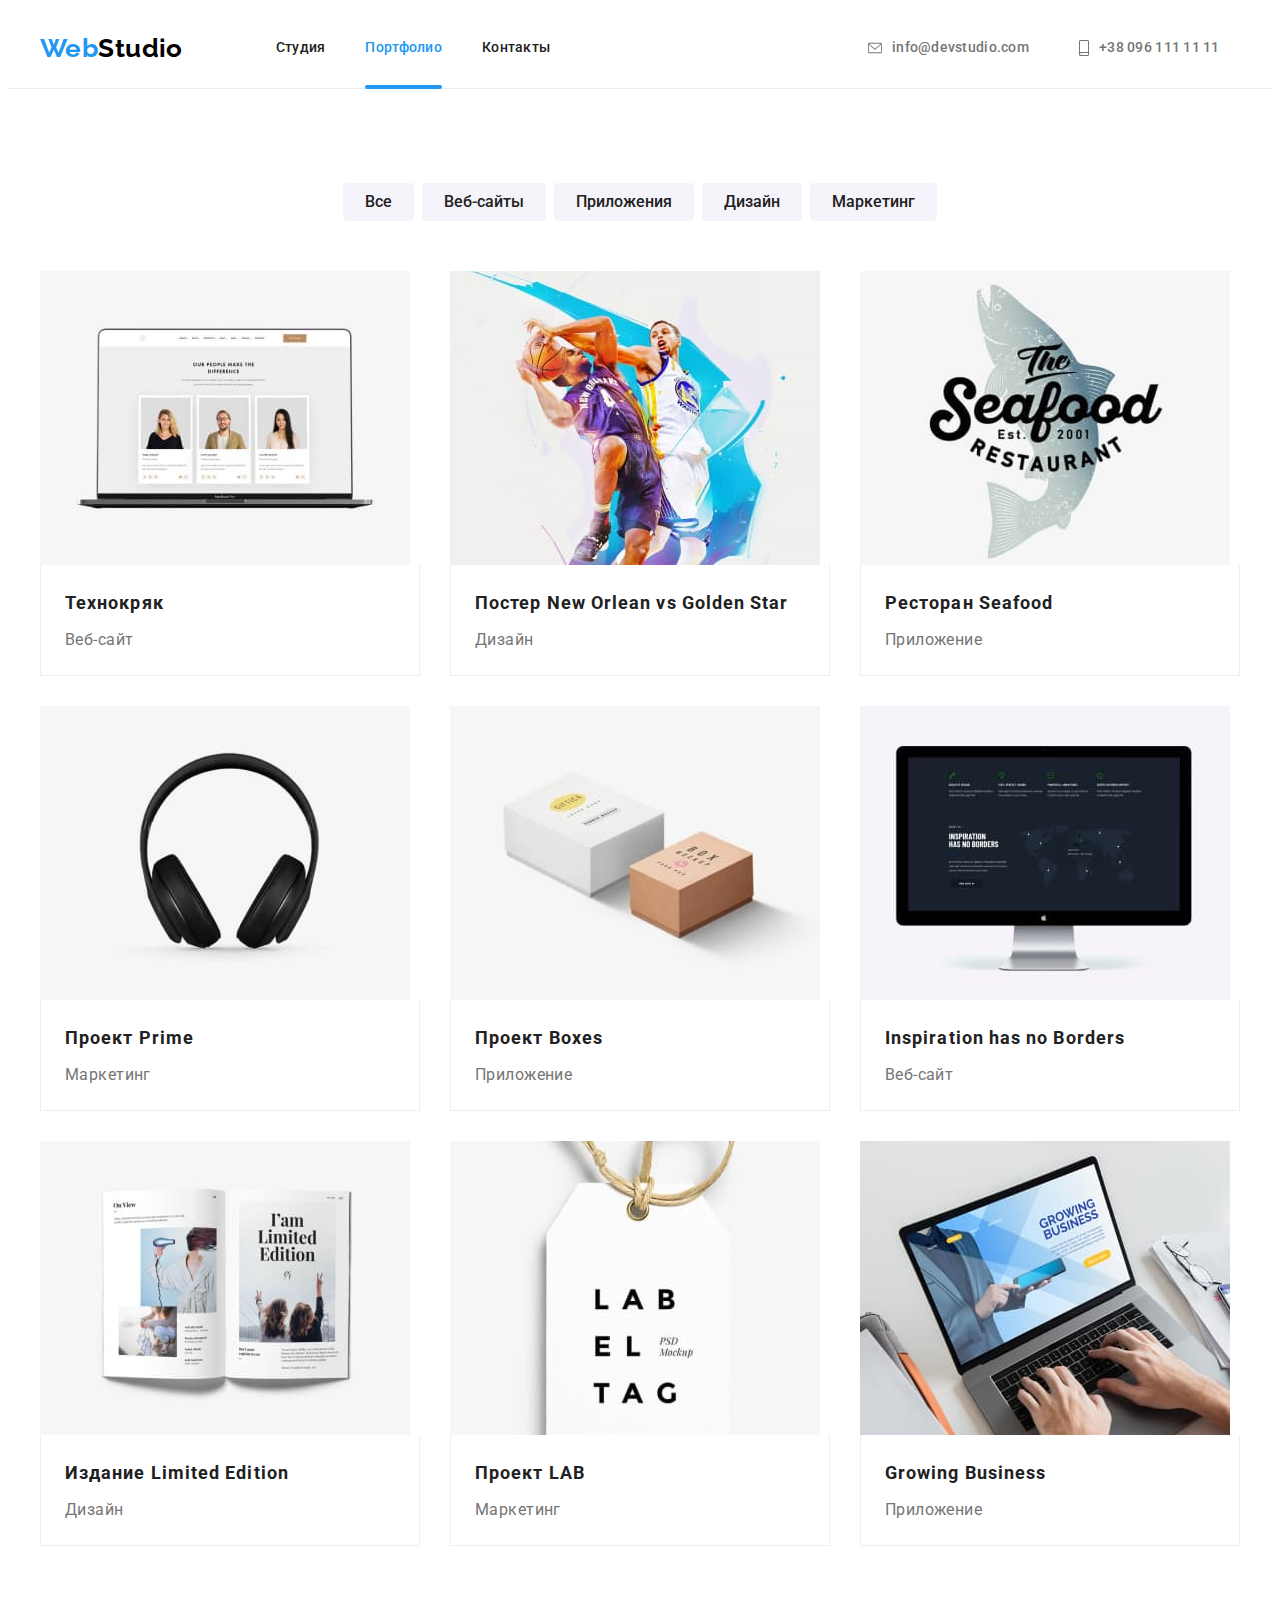
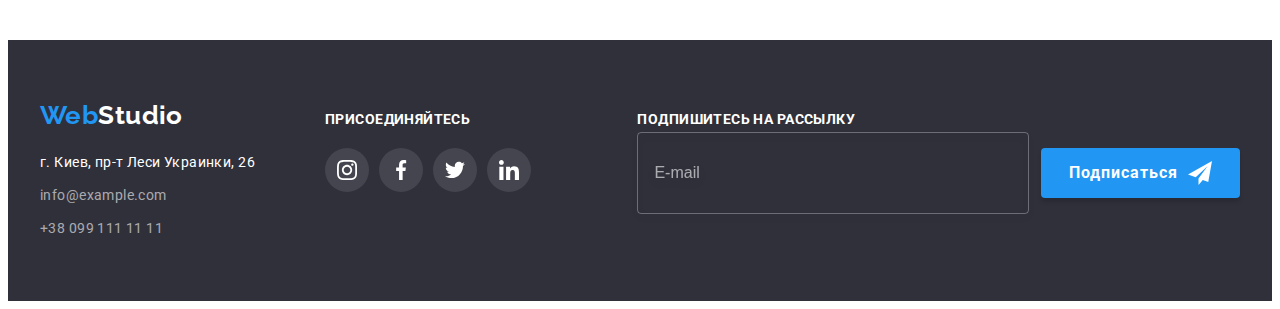
==== portfolio.html @ 905a59f7 "Добавляет разметку и стилизацию форм" ====
<!DOCTYPE html>
<html lang="ru">
<head>
    <meta charset="UTF-8">
    <meta http-equiv="X-UA-Compatible" content="IE=edge">
    <meta name="viewport" content="width=device-width, initial-scale=1.0">
    <title>Портфолио</title>
    <link rel="preconnect" href="https://fonts.googleapis.com">
    <link rel="preconnect" href="https://fonts.gstatic.com" crossorigin>
    <link href="https://fonts.googleapis.com/css2?family=Raleway:wght@700&family=Roboto:wght@400;500;700;900&display=swap"
        rel="stylesheet">
    <link rel="stylesheet" href="https://cdnjs.cloudflare.com/ajax/libs/modern-normalize/1.1.0/modern-normalize.min.css"
        integrity="sha512-wpPYUAdjBVSE4KJnH1VR1HeZfpl1ub8YT/NKx4PuQ5NmX2tKuGu6U/JRp5y+Y8XG2tV+wKQpNHVUX03MfMFn9Q=="
        crossorigin="anonymous" referrerpolicy="no-referrer" />
    <link rel="stylesheet" href="./css/styles.css">
</head>
<body>
    <header class="header">
        <div class="container main-nav">
            <nav class="main-nav">
                <a href="./index.html" class="logo link" lang="en">
                    <span class="accent-color">Web</span>Studio</a>
                <ul class="site-nav list">
                    <li class="item"><a href="./index.html" class="link">Студия</a></li>
                    <li class="item"><a href="./portfolio.html" class="link courrent">Портфолио</a></li>
                    <li class="item"><a href="" class="link">Контакты</a></li>
                </ul>
            </nav>
            <ul class="contact-nav list">
                <li class="item">
                    <a href="mailto:info@devstudio.com" class="link">
                        <svg class="contact-icon" width="16px" height="12px">
                            <use href="./images/icons.svg#envelope"></use>
                        </svg>info@devstudio.com</a>
                </li>
                <li class="item">
                    <a href="tel:+380961111111" class="link">
                        <svg class="contact-icon" width="10px" height="16px">
                            <use href="./images/icons.svg#smartphone"></use>
                        </svg>+38 096 111 11 11</a>
                </li>
            </ul>
        </div>
    </header>

    <main>
<section class="section">
    <div class="container">
    <h1 class="visually-hidden">Портфолио</h1>
    <ul class="filter-list list">
        <li class="item"> <button type="button" class="button filter">Все</button></li>
        <li class="item"> <button type="button" class="button filter">Веб-сайты</button></li>
        <li class="item"> <button type="button" class="button filter">Приложения</button></li>
        <li class="item"> <button type="button" class="button filter">Дизайн</button></li>
        <li class="item"> <button type="button" class="button filter">Маркетинг</button></li>
    </ul>

    <ul class="projects list">
        <li class="item"> 
            <a href="" class="link"> 
            <div class="projects-thumb">
            <img src="./images/img-portfol-1.jpg" alt="Технокряк" width="370" height="294">
            <p class="projects-about-text">Ресурс предлагает комплексные предложения с разным уровнем функционала и сервисов. Все это позволит посетителю получить
            исчерпывающие сведения о компании или частном лице.</p>
            </div>
            <div class="product">
            <h2 class="title">Технокряк</h2> 
            <p class="text">Веб-сайт</p>
            </div>
        </a>
    </li>
        <li class="item"> 
            <a href="" class="link"> 
            <div class="projects-thumb">
            <img src="./images/img-portfol-2.jpg" alt="Постер New Orlean vs Golden Star" width="370" height="294">
            <p class="projects-about-text">Ресурс предлагает комплексные предложения с разным уровнем функционала и сервисов. Все это позволит посетителю получить
            исчерпывающие сведения о компании или частном лице.</p>
            </div>
            <div class="product"> 
            <h2 class="title">Постер<span lang="en"> New Orlean vs Golden Star</span></h2> 
            <p class="text">Дизайн</p>
            </div>
        </a>
    </li>
        <li class="item"> 
            <a href="" class="link">
            <div class="projects-thumb">
            <img src="./images/img-portfol-3.jpg" alt="Ресторан Seafood" width="370" height="294">
            <p class="projects-about-text">Ресурс предлагает комплексные предложения с разным уровнем функционала и сервисов. Все это позволит посетителю получить
            исчерпывающие сведения о компании или частном лице.</p>
            </div>
            <div class="product"> 
            <h2 class="title">Ресторан<span lang="en"> Seafood</span></h2> 
            <p class="text">Приложение</p>
            </div>
        </a>
    </li>
        <li class="item"> 
            <a href="" class="link">
            <div class="projects-thumb">
            <img src="./images/img-portfol-4.jpg" alt="Проект Prime" width="370" height="294">
            <p class="projects-about-text">Ресурс предлагает комплексные предложения с разным уровнем функционала и сервисов. Все это позволит посетителю получить
            исчерпывающие сведения о компании или частном лице.</p>
            </div>
            <div class="product"> 
            <h2 class="title">Проект<span lang="en"> Prime</span></h2> 
            <p class="text">Маркетинг</p>
            </div>
        </a>
    </li>
        <li class="item"> 
            <a href="" class="link">
            <div class="projects-thumb">
            <img src="./images/img-portfol-5.jpg" alt="Проект Boxes" width="370" height="294">
            <p class="projects-about-text">Ресурс предлагает комплексные предложения с разным уровнем функционала и сервисов. Все это позволит посетителю получить
            исчерпывающие сведения о компании или частном лице.</p>
            </div>
            <div class="product"> 
            <h2 class="title">Проект<span lang="en"> Boxes</span></h2> 
            <p class="text">Приложение</p>
            </div>
        </a>
    </li>
        <li class="item"> 
            <a href="" class="link">
            <div class="projects-thumb">
            <img src="./images/img-portfol-6.jpg" alt="Inspiration has no Borders" width="370" height="294">
            <p class="projects-about-text">Ресурс предлагает комплексные предложения с разным уровнем функционала и сервисов. Все это позволит посетителю получить
            исчерпывающие сведения о компании или частном лице.</p>
            </div>
            <div class="product"> 
            <h2 lang="en" class="title">Inspiration has no Borders</h2> 
            <p class="text">Веб-сайт</p>
            </div>
        </a>
    </li>
        <li class="item"> 
            <a href="" class="link">
            <div class="projects-thumb">
            <img src="./images/img-portfol-7.jpg" alt="Издание Limited Edition" width="370" height="294">
            <p class="projects-about-text">Ресурс предлагает комплексные предложения с разным уровнем функционала и сервисов. Все это позволит посетителю получить
            исчерпывающие сведения о компании или частном лице.</p>
            </div>
            <div class="product"> 
            <h2 class="title">Издание<span lang="en"> Limited Edition</span></h2> 
            <p class="text">Дизайн</p>
            </div>
        </a>
    </li>
        <li class="item"> 
            <a href="" class="link">
            <div class="projects-thumb">
            <img src="./images/img-portfol-8.jpg" alt="Проект LAB" width="370" height="294">
            <p class="projects-about-text">Ресурс предлагает комплексные предложения с разным уровнем функционала и сервисов. Все это позволит посетителю получить
            исчерпывающие сведения о компании или частном лице.</p>
            </div>
            <div class="product"> 
            <h2 class="title">Проект<span lang="en"> LAB</span></h2> 
            <p class="text">Маркетинг</p>
            </div>
        </a>
    </li>
        <li class="item"> 
            <a href="" class="link">
            <div class="projects-thumb">
            <img src="./images/img-portfol-9.jpg" alt="Growing Business" width="370" height="294">
            <p class="projects-about-text">Ресурс предлагает комплексные предложения с разным уровнем функционала и сервисов. Все это позволит посетителю получить
            исчерпывающие сведения о компании или частном лице.</p>
            </div>
            <div class="product"> 
            <h2 lang="en" class="title">Growing Business</h2> 
            <p class="text">Приложение</p>
            </div>
        </a>
    </li>
    </ul>
    </div>
</section>
    </main>

    <!--Footer-->
    <footer class="footer">
        <div class="container">
            <div class="footer-contacts">
                <a href="./index.html" class="logo link" lang="en">
                    <span class="accent-color">Web</span>Studio</a>
                <address>
                    <ul class="address-list list">
                        <li>
                            <a href="https://goo.gl/maps/RuPEeq3Qw8QJzoiD7" target="_blank"
                                rel="noopener nofollow noreferrer" class="address link">
                                г. Киев, пр-т Леси Украинки, 26
                            </a>
                        </li>
                        <li>
                            <a href="mailto:info@example.com" class="mail link">info@example.com</a>
                        </li>
                        <li>
                            <a href="tel:+380991111111" class="tel link">+38 099 111 11 11</a>
                        </li>
                    </ul>
                </address>
            </div>
            <div class="footer-soc">
                <h2 class="title">присоединяйтесь</h2>
                <ul class="footer-soc-list list">
                    <li class="soc-item">
                        <a href="" class="link">
                            <svg class="footer-soc-icon" width="20" height="20">
                                <use href="./images/icons.svg#instagram"></use>
                            </svg>
                        </a>
                    </li>
                    <li class="soc-item">
                        <a href="" class="link">
                            <svg class="footer-soc-icon" width="20" height="20">
                                <use href="./images/icons.svg#facebook"></use>
                            </svg>
                        </a>
                    </li>
                    <li class="soc-item">
                        <a href="" class="link">
                            <svg class="footer-soc-icon" width="20" height="20">
                                <use href="./images/icons.svg#twitter"></use>
                            </svg>
                        </a>
                    </li>
                    <li class="soc-item">
                        <a href="" class="link">
                            <svg class="footer-soc-icon" width="20" height="20">
                                <use href="./images/icons.svg#linkedin"></use>
                            </svg>
                        </a>
                    </li>
                </ul>
            </div>
    
            <div class="join-box">
                <b class="text">Подпишитесь на рассылку</b>
                <form class="form">
                    <label>
                        <input class="form-input" type="email" name="mail" placeholder="E-mail">
                    </label>
    
                    <button type="submit" class="button join-button">Подписаться
                        <svg class="join-box-icon" width="24" height="24">
                            <use href="./images/icons.svg#telegram-input"></use>
                        </svg>
                    </button>
                </form>
            </div>
        </div>
    </footer>
</body>

</html>
---- css/styles.css ----
:root {
    --primary-text-color: #757575;
    --primary-white-color: #ffffff;
    --primary-black-color: #000000;
    --header-line-color: #ECECEC;
    --border-color: #EEEEEE;
    --title-text-color: #212121;
    --accent-color: #2196F3;
    --secondary-accent-color: #188CE8;
    --secondary-bg-color: #F5F4FA;
    --icon-color: #AFB1B8;
    --footer-bg-color: #2F303A;
    --footer-contact-color: rgba(255, 255, 255, 0.6);
    --backdrop-bg-color: rgba(0, 0, 0, 0.2);
    --primary-cubic: cubic-bezier(0.4, 0, 0.2, 1);
}

.list {
    padding: 0;
    margin: 0;
    list-style: none;
}

.link {
    display: block;
    text-decoration: none;
    font-style: normal;
}

h1, h2, h3, h4, h5, h6, p {
    margin: 0;
    padding: 0;
}

img {
    display: block;
    max-width: 100%;
    height: auto;
}

body {
background-color: var(--primary-white-color);
color: var(--primary-text-color);
font-family: Roboto, sans-serif;
font-size: 14px;
line-height: 1.71;
letter-spacing: 0.03em;
}

.visually-hidden {
    position: absolute;
    width: 1px;
    height: 1px;
    margin: -1px;
    border: 0;
    padding: 0;
    white-space: nowrap;
    clip-path: inset(100%);
    clip: rect(0 0 0 0);
    overflow: hidden;
}

.container {
    margin: 0 auto;
    padding-left: 15px;
    padding-right: 15px;
    width: 1200px;
}

/* Button */

.button {
    border: none;
    border-radius: 4px;
    padding: 6px 22px;

    color: var(--title-text-color);
    background-color: var(--secondary-bg-color);
    font-family: inherit;
    cursor: pointer;
}
    
.button:hover,
.button:focus {
    color: var(--primary-white-color);
    background-color: var(--accent-color);
}

.button.filter {
    font-weight: 500;
    font-size: 16px;
    line-height: 1.62;
    text-align: center;

    transition: background-color 250ms var(--primary-cubic),
        color 250ms var(--primary-cubic);
}

.button.filter:hover,
.button.filter:focus {
    box-shadow: 0px 3px 1px rgba(0, 0, 0, 0.1),
    0px 1px 2px rgba(0, 0, 0, 0.08),
    0px 2px 2px rgba(0, 0, 0, 0.12);
}
    
.button.primary {
    display: inline-block;
    margin: 0 auto;
    border: none;
    border-radius: 4px;
    padding: 10px 32px;

    color: var(--primary-white-color);
    background-color: var(--accent-color);
    transition: background-color 250ms var(--primary-cubic),
        color 250ms var(--primary-cubic);
    
    font-weight: 700;
    font-size: 16px;
    line-height: 1.88;
}
    
.button.primary:hover,
.button.primary:focus {
    color: var(--title-text-color);
    background-color: var(--primary-white-color);
}

/* ---------------------Header-------------------- */

.header {
    background-color: var(--primary-white-color);
    border-bottom: 1px solid var(--header-line-color);
}

.main-nav {
    display: flex;
    align-items: center;
}

.logo {
    color: var(--primary-black-color);
    font-family: Raleway, sans-serif;
    font-weight: 700;
    font-size: 26px;
    line-height: 1.19;

    transition: color 250ms var(--primary-cubic);
}

.logo:hover,
.logo:focus {
    color: var(--accent-color);
}

.accent-color {
    color: var(--accent-color);
}

/* site-nav */

.site-nav {
    display: flex;
}

.site-nav.list {
    margin-left: 93px;
}

.site-nav .item + .item {
    margin-left: 40px;
}

.site-nav .link {
    position: relative;
    transition: color 250ms var(--primary-cubic);

    display: block;
    padding-top: 32px;
    padding-bottom: 32px;

    color: var(--title-text-color);
    font-weight: 500;
    font-size: 14px;
    line-height: 1.14;
    letter-spacing: 0.02em;
}

.courrent::after {
    content: '';

    position: absolute;
    left: 0;

    bottom: -1px;
    width: 100%;
    height: 4px;
    border-radius: 2px;

    background-color: var(--accent-color);
}

/* contact-nav */

.contact-nav {
    display: flex;
    margin-left: auto;
}

.contact-nav .item + .item {
    margin-left: 50px;
}

.contact-nav .link {
    transition: color 250ms var(--primary-cubic);

    display: flex;
    align-items: center;
    padding-top: 32px;
    padding-bottom: 32px;
    width: 161px;

    color: var(--primary-text-color);
    font-weight: 500;
    font-size: 14px;
    line-height: 1.14;
    letter-spacing: 0.02em;
}

.contact-icon {
    margin-right: 10px;
    fill: currentColor;
}

.site-nav .link:hover,
.site-nav .link:focus,
.contact-nav .link:hover,
.contact-nav .link:focus {
    color: var(--accent-color);
}

.site-nav .link.courrent {
    color: var(--accent-color);
}

/* ---------------------Main-------------------- */

.section {
    padding-top: 94px;
    padding-bottom: 94px;
}

.no-padding-top {
    padding-top: 0;
}

/* Hero */

.hero {
    max-width: 1600px;
    height: 600px;
    margin: 0 auto;
    padding-top: 200px;
    padding-bottom: 200px;
    text-align: center;

    background-color: var(--footer-bg-color);
    background-image: linear-gradient( to right, 
    rgba(47, 48, 58, 0.4),
    rgba(47, 48, 58, 0.4)),
    url('../images/hero-bg.jpg');

    background-size: cover;
    background-repeat: no-repeat;
    background-position: center;
}

.hero-title {
    max-width: 696px;
    margin-left: auto;
    margin-right: auto;
    margin-bottom: 30px;

    color: var(--primary-white-color);
    font-weight: 900;
    font-size: 44px;
    line-height: 1.36;
    text-align: center;
    letter-spacing: 0.06em;
    text-transform: uppercase;
}

.section-title {
    margin-bottom: 50px;

    color: var(--title-text-color);
    font-weight: 700;
    font-size: 36px;
    line-height: 1.17;
    text-align: center;
}

/* Особенности */

.peculiarities-list {
    display: flex;
}

.peculiarities-list .item+.item {
    margin-left: 30px;
}

.peculiarities-list .thumb {
    display: flex;
    justify-content: center;
    align-items: center;

    margin-bottom: 30px;
    width: 270px;
    height: 120px;

    background-color: var(--secondary-bg-color);
}

.title {
    margin-bottom: 10px;
}

.peculiarities-list .title {
    font-weight: 700;
    font-size: 14px;
    line-height: 1.14;
    text-transform: uppercase;

    color: var(--title-text-color);
}

.peculiarities-list .text {
    max-width: 270px;
}

/* Чем мы занимаемся */

.speciality-list {
    display: flex;
}

.speciality-list .item + .item {
    margin-left: 30px;
}

.speciality-thumb {
    position: relative;
}

.about-title {
    position: absolute;
    bottom: 0;

    display: flex;
    justify-content: center;
    align-items: center;
    width: 100%;
    height: 70px;

    font-weight: 700;
    font-size: 14px;
    line-height: 1.14;
    text-transform: uppercase;

    color: var(--primary-white-color);
    background-color: rgba(47, 48, 58, 0.8);
}

/* Наша команда */

.team {
background-color: var(--secondary-bg-color);
}

.team-list {
    display: flex;
}

.team-list .item + .item {
    margin-left: 30px;
}

.team-list .item {
    border-radius: 0px 0px 4px 4px;

    background-color: var(--primary-white-color);
    box-shadow: 0px 1px 3px rgba(0, 0, 0, 0.12),
    0px 1px 1px rgba(0, 0, 0, 0.14),
    0px 2px 1px rgba(0, 0, 0, 0.2);
}

.team-list .title {
    margin-bottom: 10px;

    color: var(--title-text-color);
    font-weight: 500;
    font-size: 16px;
    line-height: 1.19;
    text-align: center;
}

.team-list .position {
    margin-bottom: 16px;
    color: var(--primary-text-color);
    font-size: 16px;
    line-height: 1.19;
    text-align: center;
}

.employee {
    padding-top: 30px;
    padding-bottom: 30px;
    text-align: center;
}

.team-soc-list {
    display: flex;
    justify-content: center;
}

.team-soc-list .soc-item {
    width: 44px;
    height: 44px;
}

.team-soc-list .soc-item + .soc-item {
    margin-left: 10px;
}

.team-soc-list .link {
    display: flex;
    align-items: center;
    justify-content: center;
    width: 100%;
    height: 100%;

    border-radius: 50%;

    transition: background-color 250ms var(--primary-cubic),
    color 250ms var(--primary-cubic);
}

.team-soc-icon {
    fill: var(--icon-color);
}

.team-soc-list .link:hover,
.team-soc-list .link:focus {
    background-color: var(--accent-color);
}

.team-soc-list .link:hover .team-soc-icon,
.team-soc-list .link:focus .team-soc-icon {
    fill: var(--primary-white-color);
}

/* Постояныне клиенты */

.clients-list {
    display: flex;
    justify-content: center;
}

.clients-list .item {
    width: 170px;
    height: 92px;
}

.clients-list .item + .item {
    margin-left: 30px;
}

.clients-list .link {
    display: flex;
    justify-content: center;
    align-items: center;

    width: 100%;
    height: 100%;

    color: var(--icon-color);
    border: 1px solid var(--icon-color);
    border-radius: 4px;

    transition: background-color 250ms var(--primary-cubic),
    color 250ms var(--primary-cubic);
}

.clients-icon {
    fill: currentColor;
}

.clients-list .link:hover,
.clients-list .link:focus {
    border-color: var(--accent-color);
    color: var(--accent-color);
}

/* ------------------Страница Портфолио----------------- */

.filter-list {
    display: flex;
    justify-content: center;
    margin-bottom: 50px;
}

.filter-list .item + .item {
    margin-left: 8px;
}

/* projects list */

.projects {
    display: flex;
    flex-wrap: wrap;
}

.projects .link {
    display: block;
}

.projects .item {
    width: calc((100% - 60px) / 3);
    margin-right: 30px;
    margin-bottom: 30px;
}

.projects .item:nth-child(3n) {
    margin-right: 0;
}

.projects .item:nth-last-child(-n+3) {
    margin-bottom: 0;
}

.projects .link:hover .projects-about-text,
.projects .link:focus .projects-about-text {
    transform: translateY(0);
}

.projects-thumb {
    position: relative;
    overflow: hidden;
}

.projects-about-text {
    position: absolute;
    top: 0;

    transform: translateY(101%);
    transition: transform 250ms var(--primary-cubic);

    padding: 63px 24px;

    width: 100%;
    height: 100%;

    font-weight: 400;
    font-size: 18px;
    line-height: 1.56;
    letter-spacing: 0.03em;

    color: var(--primary-white-color);
    background-color: rgba(33, 150, 243, 0.9);
}

.projects .title {
    margin-bottom: 4px;

    color: var(--title-text-color);
    font-weight: 700;
    font-size: 18px;
    line-height: 2;
    letter-spacing: 0.06em;
}

.projects .product {
    border-left: 1px solid var(--border-color);
    border-right: 1px solid var(--border-color);
    border-bottom: 1px solid var(--border-color);

    padding: 20px 24px;
}

.projects .text {
    color: var(--primary-text-color);
    font-size: 16px;
    line-height: 1.88;
}

.projects .link:hover {
    box-shadow: 0px 1px 1px rgba(0, 0, 0, 0.12),
    0px 4px 4px rgba(0, 0, 0, 0.06),
    1px 4px 6px rgba(0, 0, 0, 0.16);
}

/* ---------------------Footer-------------------- */

.footer {
    padding-top: 60px;
    padding-bottom: 60px;

    background-color: var(--footer-bg-color);
}

.footer .container {
    display: flex;
    align-items: baseline;
}

.footer .logo {
    margin-bottom: 20px;

    color: var(--primary-white-color);

    transition: color 250ms var(--primary-cubic);
}

.footer .logo:hover,
.footer .logo:focus {
    color:var(--accent-color);
}

.address-list .address, 
.address-list .mail {
    margin-bottom: 9px;
}

.address-list .address.link {
    color: var(--primary-white-color);
}

.address-list .mail.link,
.address-list .tel.link {
    color: var(--footer-contact-color);

    transition: color 250ms var(--primary-cubic);
}

.address-list .mail.link:hover,
.address-list .mail.link:focus,
.address-list .tel.link:hover,
.address-list .tel.link:focus {
    color:var(--accent-color);
}

/* footer-soc */

.footer-soc {
    margin-left: 70px;
}

.footer-soc .title,
.join-box .text {
    margin-bottom: 20px;
    font-weight: 700;
    font-size: 14px;
    line-height: 1.14;
    text-transform: uppercase;
    
    color: var(--primary-white-color);
}

.footer-soc-list {
    display: flex;
    justify-content: center;
}

.footer-soc-list .soc-item {
    width: 44px;
    height: 44px;
}

.footer-soc-list .soc-item +.soc-item {
    margin-left: 10px;
}

.footer-soc-list .link {
    display: flex;
    align-items: center;
    justify-content: center;
    width: 100%;
    height: 100%;
    
    color: var(--primary-white-color);
    background: rgba(255, 255, 255, 0.1);

    border-radius: 50%;

    transition: background-color 250ms var(--primary-cubic),
    color 250ms var(--primary-cubic);
}

.footer-soc-icon {
    fill: currentColor;
}

.footer-soc-list .link:hover,
.footer-soc-list .link:focus {
    background-color: var(--accent-color);
}

/* join-box */

.join-box {
    margin-left: auto;
}

.join-box .form {
    display: flex;
    align-items: baseline;
}

.button.join-button {
    display: flex;
    align-items: center;

    margin: 0 auto;
    border: none;
    border-radius: 4px;
    padding: 10px 28px;

    color: var(--primary-white-color);
    background-color: var(--accent-color);
    box-shadow: 0px 4px 4px rgba(0, 0, 0, 0.15);
    transition: background-color 250ms var(--primary-cubic),
        color 250ms var(--primary-cubic);

    font-weight: 700;
    font-size: 16px;
    line-height: 1.88;
    letter-spacing: 0.06em;
}

.button.join-button:hover,
.button.join-button:focus {
    color: var(--title-text-color);
    background-color: var(--primary-white-color);
}

.join-box-icon {
    margin-left: 10px;
    fill: currentColor;
}

.join-box .form-input {
    width: 358px;
    height: 50px;
    margin-right: 12px;
    padding: 15px 16px;

    color: var(--primary-text-color);
    background-color: transparent;

    border: 1px solid rgba(255, 255, 255, 0.3);
    filter: drop-shadow(0px 4px 4px rgba(0, 0, 0, 0.15));
    border-radius: 4px;
    outline: none;
}

.join-box .form-input:focus {
    border-color: var(--accent-color);
}

.join-box .form-input::placeholder {
    font-size: 16px;
    line-height: 20px;
    line-height: 1.25;

    color: rgba(255, 255, 255, 0.6);
}

/* -------------------------backdrop----------------------- */

.backdrop {
    position: fixed;
    top: 0;
    transition: opacity 250ms, visibility 250ms;

    width: 100vw;
    height: 100vh;

    background-color: var(--backdrop-bg-color);
}

.backdrop.is-hidden .modal {
    transform: translate(-50%, -50%) scale(0);
}

.modal {
    position: absolute;
    top: 50%;
    left: 50%;
    transform: translate(-50%, -50%) scale(1);
    transition: transform 250ms;

    padding: 40px 40px;
    width: 528px;
    min-height: 581px;

    background-color: var(--primary-white-color);
    box-shadow: 0px 1px 3px rgba(0, 0, 0, 0.12), 
    0px 1px 1px rgba(0, 0, 0, 0.14), 
    0px 2px 1px rgba(0, 0, 0, 0.2);
    border-radius: 4px;
}

.close-btn {
    display: flex;
    align-items: center;
    justify-content: center;
    position: absolute;
    top: 8px;
    right: 8px;

    width: 30px;
    height: 30px;

    background-color: var(--primary-white-color);

    border: 1px solid rgba(0, 0, 0, 0.1);
    border-radius: 50%;
    cursor: pointer;
}

.close-btn:hover,
.close-btn:focus {
    fill: var(--accent-color);
}

.close-btn:active {
    box-shadow: inset 0px 3px 1px rgba(0, 0, 0, 0.1),
        0px 1px 2px rgba(0, 0, 0, 0.08),
        0px 2px 2px rgba(0, 0, 0, 0.12);
}

.is-hidden {
    visibility: hidden;
    opacity: 0;
    pointer-events: none;
}

.modal .top-text {
    margin-bottom: 12px;

    font-weight: 700;
    font-size: 20px;
    line-height: 1.15;
    text-align: center;
    letter-spacing: 0.03em;

    color: var(--title-text-color);
}

.modal .form-lable {
    display: flex;
    flex-direction: column;

    margin-bottom: 10px;

    width: 448px;
    letter-spacing: 0.01em;
}

.modal .form-lable:nth-child(4) {
    margin-bottom: 30px;

}

.modal .form-input {
    padding-top: 11px;
    padding-right: 12px;
    padding-bottom: 11px;
    padding-left: 42px;
    width: 100%;
    height: 40px;

    color: var(--title-text-color);

    border: 1px solid rgba(33, 33, 33, 0.2);
    border-radius: 4px;
    outline: none;

    transition: color 250ms var(--primary-cubic);
}

.modal .form-input:focus + .form-icon {
    fill: var(--accent-color);
}

.form-input-wrap {
    position: relative;
}

.modal .form-icon {
    position: absolute;
    left: 12px;
    top: 50%;
    transform: translateY(-50%);
}

.modal .textarea {
    padding: 12px 16px;
    width: 100%;
    height: 120px;

    color: var(--title-text-color);

    border: 1px solid rgba(33, 33, 33, 0.2);
    border-radius: 4px;
    resize: none;
    outline: none;

    transition: color 250ms var(--primary-cubic);
}

.modal .form-input:focus,
.modal .textarea:focus {
    border-color: var(--accent-color);
}


.modal .textarea::placeholder {
    font-weight: 400;
    font-size: 14px;
    line-height: 1.14;
    letter-spacing: 0.01em;
    
    color: rgba(117, 117, 117, 0.5);
}

.modal .form-field {
    display: flex;
    align-items: center;
    justify-content: center;
    margin-bottom: 30px;
}

.form-field-text {
    display: flex;
    align-items: center;
}

.form-field-text::before {
    content: '';

    margin-right: 7px;

    width: 16px;
    height: 15px;
    border: 2px solid var(--title-text-color);
    border-radius: 2px;
    transition: color 250ms var(--primary-cubic);
}

.form-field-chek:checked + .form-field-text::before {
    background-color: var(--accent-color);
    background-image: url(../images/icon-chek.svg);
    background-repeat: no-repeat;
    background-position: center;
    border: none;
}

.form-field-chek:focus +.form-field-text::before {
    border-color: var(--accent-color);
}

.link-contract {
    display: inline-block;
    margin-left: 4px;
    text-decoration-line: underline;
    color: var(--accent-color);
}

.button.send-button {
    display: flex;
    align-items: center;

    margin: 0 auto;
    border: none;
    border-radius: 4px;
    padding: 10px 55px;

    color: var(--primary-white-color);
    background-color: var(--accent-color);
    box-shadow: 0px 4px 4px rgba(0, 0, 0, 0.15);
    transition: background-color 250ms var(--primary-cubic),
        color 250ms var(--primary-cubic);

    font-weight: 700;
    font-size: 16px;
    line-height: 1.88;
    letter-spacing: 0.06em;
}

.button.send-button:hover,
.button.send-button:focus {
    background-color: var(--secondary-accent-color);
}
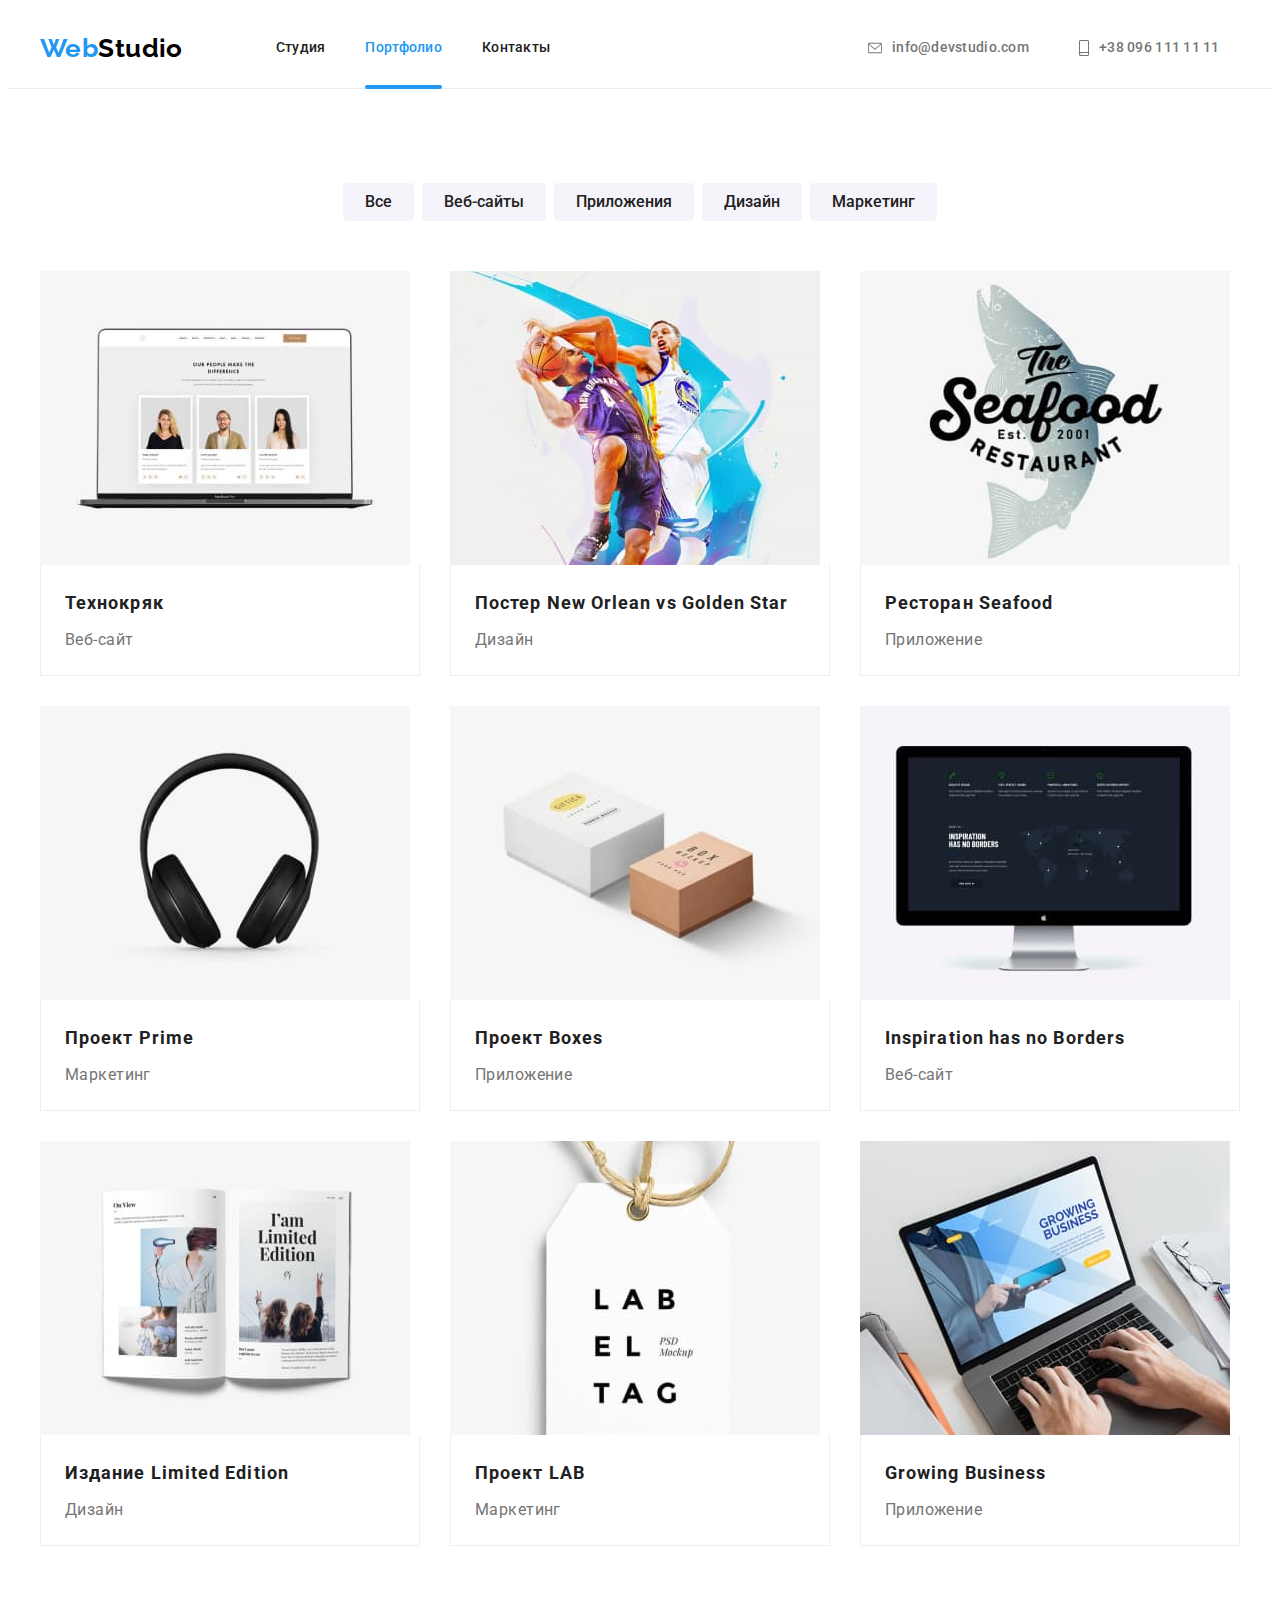
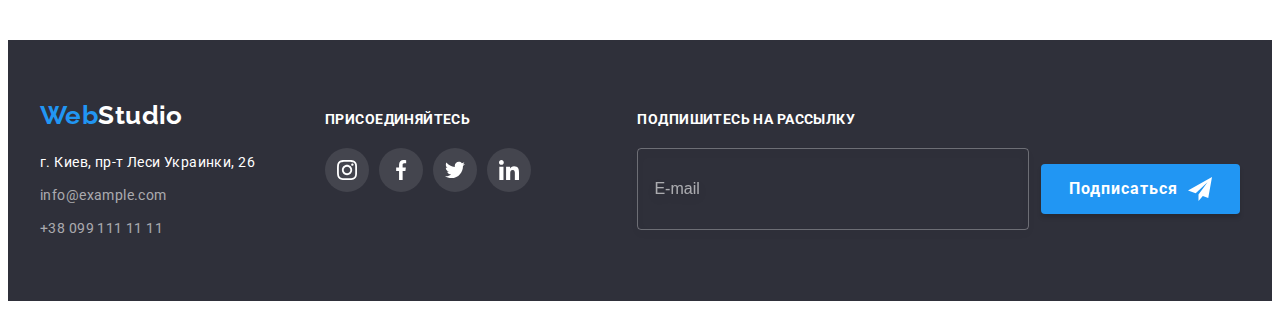
==== commit d3972b54: "Добавляет отступ между текстом и формой в футере" ====
--- a/portfolio.html
+++ b/portfolio.html
@@ -236,7 +236,7 @@
             </div>
     
             <div class="join-box">
-                <b class="text">Подпишитесь на рассылку</b>
+                <p class="text">Подпишитесь на рассылку</p>
                 <form class="form">
                     <label>
                         <input class="form-input" type="email" name="mail" placeholder="E-mail">
